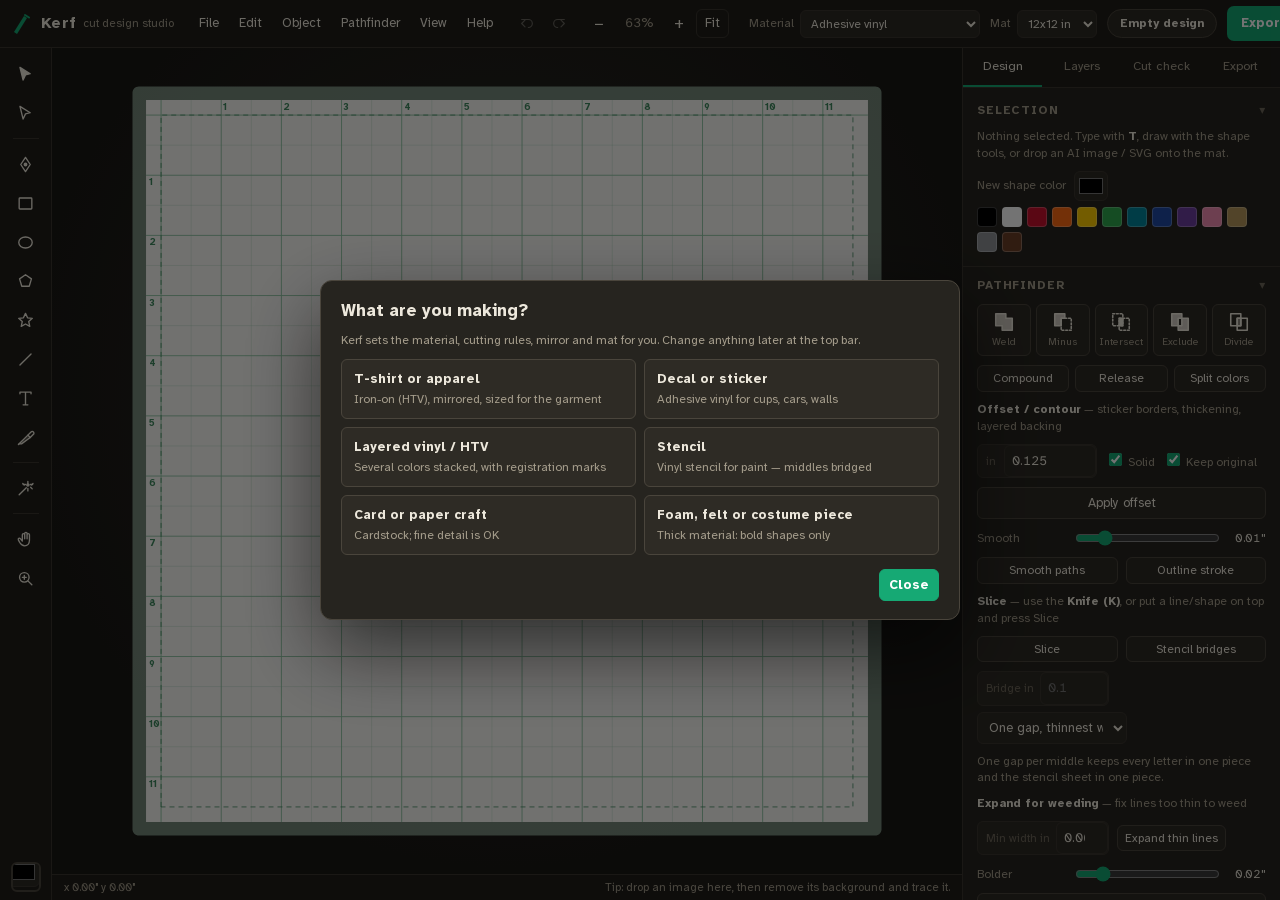
==== kerf/index.html @ fc581c0e "Add files via upload" ====
<!doctype html>
<html lang="en">
<head>
<meta charset="utf-8">
<meta name="viewport" content="width=device-width, initial-scale=1">
<title>Kerf — Cut Design Studio</title>
<link rel="stylesheet" href="fonts/uifont.css">
<link rel="stylesheet" href="css/app.css">
</head>
<body>
<div id="app">
  <header class="topbar">
    <div class="brand"><span class="logo" aria-hidden="true"><svg viewBox="0 0 24 24"><path d="M4 20 L14 4 L17 6 L7 22 Z" fill="currentColor"/><path d="M15 3 l4 2.5" stroke="currentColor" stroke-width="2" stroke-linecap="round"/></svg></span><b>Kerf</b><span class="sub">cut design studio</span></div>
    <nav class="menus" id="menus"></nav>
    <div class="tb-group">
      <button class="icon-btn" data-action="undo" title="Undo (Ctrl+Z)" id="btn-undo"></button>
      <button class="icon-btn" data-action="redo" title="Redo (Ctrl+Shift+Z)" id="btn-redo"></button>
    </div>
    <div class="tb-group zoom">
      <button class="icon-btn" data-action="zoomOut" title="Zoom out (Ctrl -)">−</button>
      <span id="zoom-label">100%</span>
      <button class="icon-btn" data-action="zoomIn" title="Zoom in (Ctrl +)">+</button>
      <button class="text-btn" data-action="zoomFit" title="Fit mat (Ctrl 0)">Fit</button>
    </div>
    <div class="spacer"></div>
    <label class="tb-select" title="Material sets the cut rules">
      <span>Material</span><select id="sel-material"></select>
    </label>
    <label class="tb-select" title="Mat size">
      <span>Mat</span><select id="sel-mat"></select>
    </label>
    <button class="status-pill" id="status-pill" data-action="showCheck" title="Cut check status">Checking…</button>
    <button class="primary" data-action="showExport">Export for Design Space</button>
  </header>

  <aside class="toolbar" id="toolbar"></aside>

  <main class="stage" id="stage">
    <canvas id="canvas"></canvas>
    <div class="tool-options" id="tool-options"></div>
    <div class="drop-hint" id="drop-hint">Drop images, SVGs, fonts or .kerf projects</div>
    <footer class="statusbar"><span id="st-cursor">x 0.00" y 0.00"</span><span id="st-sel"></span><span class="grow"></span><span id="st-tip">Tip: drop an image here, then remove its background and trace it.</span></footer>
  </main>

  <aside class="sidebar">
    <div class="tabs" role="tablist" id="tabs">
      <button role="tab" data-tab="design" class="active">Design</button>
      <button role="tab" data-tab="layers">Layers</button>
      <button role="tab" data-tab="check">Cut check <span class="badge" id="tab-badge"></span></button>
      <button role="tab" data-tab="export">Export</button>
    </div>
    <div class="panel" data-panel="design" id="panel-design"></div>
    <div class="panel" data-panel="layers" id="panel-layers" hidden></div>
    <div class="panel" data-panel="check" id="panel-check" hidden></div>
    <div class="panel" data-panel="export" id="panel-export" hidden></div>
  </aside>
</div>

<div id="toasts" aria-live="polite"></div>
<div id="modal" class="modal" hidden><div class="modal-card" id="modal-card"></div></div>
<input type="file" id="file-import" accept="image/*,.svg,.ttf,.otf,.woff,.kerf" multiple hidden>
<input type="file" id="file-open" accept=".kerf,.json" hidden>
<input type="file" id="file-font" accept=".ttf,.otf,.woff" multiple hidden>

<script src="vendor/paper-full.min.js"></script>
<script src="vendor/opentype.min.js"></script>
<script src="vendor/paperjs-offset.min.js"></script>
<script src="fonts/fonts.js"></script>
<script src="js/core/util.js"></script>
<script src="js/core/materials.js"></script>
<script src="js/core/mask.js"></script>
<script src="js/core/imageops.js"></script>
<script src="js/core/trace.js"></script>
<script src="js/core/geom.js"></script>
<script src="js/core/text.js"></script>
<script src="js/core/cutcheck.js"></script>
<script src="js/core/exporter.js"></script>
<script src="js/core/distress.js"></script>
<script src="js/core/weed.js"></script>
<script src="js/core/nest.js"></script>
<script src="js/app/history.js"></script>
<script src="js/app/app.js"></script>
<script src="js/app/tools.js"></script>
<script src="js/app/store.js"></script>
<script src="js/app/vinyl.js"></script>
<script src="js/app/ui.js"></script>
<script src="js/app/main.js"></script>
<script src="js/app/selftest.js"></script>
</body>
</html>
---- kerf/fonts/uifont.css ----
@font-face{font-family:"AtkUI";font-weight:400;src:url([data-uri]) format("woff");}
@font-face{font-family:"AtkUI";font-weight:700;src:url([data-uri]) format("woff");}
---- kerf/css/app.css ----
:root {
  --bg: #171613; --chrome: #201e1a; --panel: #26241f; --panel-2: #2e2b25; --line: #3a362f; --line-2: #4a453c;
  --text: #ede8dc; --muted: #a59d8c; --faint: #6f685b;
  --accent: #16a974; --accent-ink: #062b1d; --accent-2: #8ff0c4;
  --warn: #ff9a3d; --err: #ff5a4b; --info: #5fb2ff;
  --radius: 7px; --font: "AtkUI", "Segoe UI", system-ui, sans-serif;
}
* { box-sizing: border-box; }
html, body { height: 100%; margin: 0; background: var(--bg); color: var(--text); font: 13px/1.4 var(--font); overflow: hidden; }
button, input, select, textarea { font: inherit; color: inherit; }
button { cursor: pointer; }
[hidden] { display: none !important; }

#app { display: grid; height: 100vh; grid-template-columns: 52px 1fr 318px; grid-template-rows: 48px 1fr; grid-template-areas: "top top top" "tools stage side"; }

/* ---------- top bar ---------- */
.topbar { grid-area: top; display: flex; align-items: center; gap: 10px; padding: 0 10px; background: var(--chrome); border-bottom: 1px solid var(--line); min-width: 0; }
.brand { display: flex; align-items: center; gap: 7px; padding-right: 6px; white-space: nowrap; }
.brand b { font-size: 16px; letter-spacing: .02em; }
.brand .sub { color: var(--muted); font-size: 11.5px; }
.logo { width: 24px; height: 24px; color: var(--accent); display: inline-flex; }
.logo svg { width: 24px; height: 24px; }
.menus { display: flex; gap: 2px; position: relative; }
.menu > button { background: none; border: 0; padding: 6px 9px; border-radius: 5px; color: var(--text); }
.menu > button:hover, .menu.open > button { background: var(--panel-2); }
.menu { position: relative; }
.menu .dropdown { position: absolute; top: 100%; left: 0; min-width: 236px; background: var(--panel); border: 1px solid var(--line-2); border-radius: 8px; padding: 5px; box-shadow: 0 12px 36px rgba(0,0,0,.45); z-index: 50; display: none; }
.menu.open .dropdown { display: block; }
.dropdown button { display: flex; width: 100%; justify-content: space-between; gap: 20px; background: none; border: 0; padding: 6px 9px; border-radius: 5px; text-align: left; }
.dropdown button:hover { background: var(--accent); color: var(--accent-ink); }
.dropdown button kbd { color: var(--muted); font: 11px var(--font); }
.dropdown button:hover kbd { color: var(--accent-ink); }
.dropdown hr { border: 0; border-top: 1px solid var(--line); margin: 4px 2px; }
.tb-group { display: flex; align-items: center; gap: 2px; }
.icon-btn { width: 30px; height: 30px; border-radius: 6px; background: none; border: 1px solid transparent; display: inline-flex; align-items: center; justify-content: center; font-size: 16px; }
.icon-btn:hover:not(:disabled) { background: var(--panel-2); border-color: var(--line); }
.icon-btn:disabled { opacity: .35; cursor: default; }
.icon-btn svg { width: 17px; height: 17px; }
.text-btn { background: none; border: 1px solid var(--line); border-radius: 6px; padding: 4px 8px; }
.text-btn:hover { background: var(--panel-2); }
#zoom-label { min-width: 46px; text-align: center; color: var(--muted); font-variant-numeric: tabular-nums; }
.spacer { flex: 1; }
.tb-select { display: flex; align-items: center; gap: 6px; color: var(--muted); font-size: 12px; }
.tb-select select { background: var(--panel-2); border: 1px solid var(--line); border-radius: 6px; padding: 5px 6px; color: var(--text); max-width: 180px; }
.status-pill { border: 1px solid var(--line-2); background: var(--panel-2); border-radius: 999px; padding: 5px 12px; white-space: nowrap; font-weight: 700; font-size: 12px; }
.status-pill.ok { border-color: #1e7a57; color: var(--accent-2); }
.status-pill.warn { border-color: #8a5a22; color: var(--warn); }
.status-pill.err { border-color: #8f2e25; color: var(--err); }
.primary { background: var(--accent); color: #fff; border: 0; border-radius: 7px; padding: 8px 14px; font-weight: 700; white-space: nowrap; }
.primary:hover { filter: brightness(1.08); }

/* ---------- tool bar ---------- */
.toolbar { grid-area: tools; background: var(--chrome); border-right: 1px solid var(--line); display: flex; flex-direction: column; align-items: center; padding: 8px 0; gap: 3px; }
.tool { width: 38px; height: 36px; border-radius: 7px; border: 1px solid transparent; background: none; display: flex; align-items: center; justify-content: center; color: var(--text); position: relative; }
.tool svg { width: 19px; height: 19px; }
.tool:hover { background: var(--panel-2); }
.tool.active { background: var(--accent); color: #fff; }
.tool-sep { width: 26px; border-top: 1px solid var(--line); margin: 4px 0; }
.swatch-tool { margin-top: auto; width: 30px; height: 30px; border-radius: 6px; border: 2px solid var(--line-2); padding: 0; overflow: hidden; }
.swatch-tool input { width: 44px; height: 44px; margin: -7px; border: 0; padding: 0; cursor: pointer; }

/* ---------- stage ---------- */
.stage { grid-area: stage; position: relative; overflow: hidden; background: radial-gradient(circle at 50% 40%, #2c2a25 0, #1a1916 70%); }
#canvas { position: absolute; inset: 0 0 26px 0; width: 100%; height: calc(100% - 26px); display: block; touch-action: none; }
.statusbar { position: absolute; left: 0; right: 0; bottom: 0; height: 26px; display: flex; gap: 18px; align-items: center; padding: 0 12px; background: var(--chrome); border-top: 1px solid var(--line); color: var(--muted); font-size: 11.5px; font-variant-numeric: tabular-nums; }
.statusbar .grow { flex: 1; }
.tool-options { position: absolute; top: 10px; left: 50%; transform: translateX(-50%); background: rgba(38,36,31,.94); border: 1px solid var(--line-2); border-radius: 9px; padding: 6px 10px; display: flex; gap: 12px; align-items: center; box-shadow: 0 8px 24px rgba(0,0,0,.35); font-size: 12px; }
.tool-options:empty { display: none; }
.tool-options label { display: flex; gap: 6px; align-items: center; color: var(--muted); }
.tool-options input[type=number] { width: 58px; }
.drop-hint { position: absolute; inset: 14px; border: 2px dashed var(--accent); border-radius: 14px; display: none; align-items: center; justify-content: center; font-size: 18px; color: var(--accent-2); background: rgba(22,169,116,.08); pointer-events: none; }
.stage.dragover .drop-hint { display: flex; }

/* ---------- sidebar ---------- */
.sidebar { grid-area: side; background: var(--panel); border-left: 1px solid var(--line); display: flex; flex-direction: column; min-height: 0; }
.tabs { display: grid; grid-template-columns: repeat(4, 1fr); border-bottom: 1px solid var(--line); background: var(--chrome); }
.tabs button { background: none; border: 0; padding: 10px 2px 9px; color: var(--muted); border-bottom: 2px solid transparent; font-size: 12.5px; white-space: nowrap; }
.tabs button.active { color: var(--text); border-bottom-color: var(--accent); }
.badge { display: inline-block; min-width: 16px; padding: 0 4px; border-radius: 8px; font-size: 10.5px; line-height: 16px; background: var(--line-2); color: var(--text); }
.badge.err { background: var(--err); color: #200; } .badge.warn { background: var(--warn); color: #2a1500; } .badge.ok { background: var(--accent); color: #fff; }
.badge:empty { display: none; }
.panel { overflow-y: auto; overflow-x: hidden; flex: 1; padding: 4px 0 30px; }
.sec { border-bottom: 1px solid var(--line); }
.sec > summary { list-style: none; cursor: pointer; padding: 10px 14px; font-weight: 700; font-size: 12px; text-transform: uppercase; letter-spacing: .07em; color: var(--muted); display: flex; justify-content: space-between; }
.sec > summary::-webkit-details-marker { display: none; }
.sec > summary::after { content: "▾"; color: var(--faint); }
.sec:not([open]) > summary::after { content: "▸"; }
.sec .body { padding: 0 14px 14px; display: grid; gap: 9px; }
.row { display: flex; gap: 6px 8px; align-items: center; flex-wrap: wrap; }
.row > * { min-width: 0; }
.grid2 { display: grid; grid-template-columns: minmax(0,1fr) minmax(0,1fr); gap: 8px; }
.grid3 { display: grid; grid-template-columns: repeat(3, minmax(0,1fr)); gap: 6px; }
.grid5 { display: grid; grid-template-columns: repeat(5, minmax(0,1fr)); gap: 5px; }
.field { display: flex; align-items: center; gap: 6px; background: var(--panel-2); border: 1px solid var(--line); border-radius: 6px; padding: 0 0 0 8px; }
.field > span { color: var(--faint); font-size: 11.5px; min-width: 12px; }
.field input, .field select { background: none; flex: 1; border: 0; outline: 0; padding: 6px 6px 6px 0; width: 100%; min-width: 0; font-variant-numeric: tabular-nums; }
.field:focus-within { border-color: var(--accent); }
label.lbl { color: var(--muted); font-size: 12px; display: grid; gap: 4px; }
input[type=number], input[type=text], select, textarea { background: var(--panel-2); border: 1px solid var(--line); border-radius: 6px; padding: 6px 7px; color: var(--text); outline: 0; }
select option, select optgroup { background: var(--panel); }
textarea { resize: vertical; min-height: 54px; width: 100%; }
input:focus, select:focus, textarea:focus { border-color: var(--accent); }
input[type=range] { width: 100%; accent-color: var(--accent); }
input[type=checkbox] { accent-color: var(--accent); }
input[type=color] { width: 34px; height: 30px; border: 1px solid var(--line); border-radius: 6px; background: var(--panel-2); padding: 2px; cursor: pointer; }
.btn { background: var(--panel-2); border: 1px solid var(--line-2); border-radius: 6px; padding: 6px 9px; display: inline-flex; align-items: center; justify-content: center; gap: 6px; white-space: nowrap; }
.btn:hover:not(:disabled) { border-color: var(--accent); }
.btn:disabled { opacity: .4; cursor: default; }
.btn.go { background: var(--accent); border-color: var(--accent); color: #fff; font-weight: 700; }
.btn.small { padding: 4px 7px; font-size: 12px; }
.btn svg { width: 18px; height: 18px; }
.btn.icon { padding: 5px; }
.btn-col { display: grid; gap: 2px; justify-items: center; font-size: 10.5px; color: var(--muted); padding: 6px 2px; }
.btn-col svg { width: 22px; height: 22px; color: var(--text); }
.help { color: var(--muted); font-size: 12px; margin: 0; }
.help b { color: var(--text); }
.kv { display: grid; grid-template-columns: auto 1fr; gap: 3px 10px; font-size: 12px; color: var(--muted); }
.kv b { color: var(--text); font-weight: 400; text-align: right; font-variant-numeric: tabular-nums; }
.swatches { display: flex; flex-wrap: wrap; gap: 5px; }
.swatches button { width: 20px; height: 20px; border-radius: 4px; border: 1px solid rgba(255,255,255,.25); padding: 0; }
.slider-row { display: grid; grid-template-columns: 88px 1fr 40px; align-items: center; gap: 8px; font-size: 12px; color: var(--muted); }
.slider-row output { text-align: right; color: var(--text); font-variant-numeric: tabular-nums; }
.empty-note { padding: 18px 16px; color: var(--muted); }
.segmented { display: flex; border: 1px solid var(--line); border-radius: 6px; overflow: hidden; }
.segmented button { flex: 1; background: var(--panel-2); border: 0; border-right: 1px solid var(--line); padding: 5px 0; }
.segmented button:last-child { border-right: 0; }
.segmented button.on { background: var(--accent); color: #fff; }

/* layers */
.layer { display: grid; grid-template-columns: 22px 16px 1fr auto; align-items: center; gap: 8px; padding: 6px 10px 6px 12px; border-bottom: 1px solid #2d2a24; cursor: pointer; }
.layer:hover { background: var(--panel-2); }
.layer.sel { background: #183f30; }
.layer .chip { width: 14px; height: 14px; border-radius: 3px; border: 1px solid rgba(255,255,255,.3); background-image: linear-gradient(45deg,#777 25%,transparent 25%,transparent 75%,#777 75%), linear-gradient(45deg,#777 25%,transparent 25%,transparent 75%,#777 75%); background-size: 6px 6px; background-position: 0 0, 3px 3px; }
.layer .name { overflow: hidden; text-overflow: ellipsis; white-space: nowrap; }
.layer .name small { color: var(--faint); margin-left: 4px; }
.layer button { background: none; border: 0; color: var(--muted); padding: 2px 4px; border-radius: 4px; }
.layer button:hover { background: var(--line); color: var(--text); }
.layer .ops { display: flex; gap: 0; opacity: .0; }
.layer:hover .ops, .layer.sel .ops { opacity: 1; }
.layer.hidden-item .name { color: var(--faint); text-decoration: line-through; }

/* issues */
.issue { margin: 8px 12px; border: 1px solid var(--line); border-left: 3px solid var(--info); border-radius: 7px; padding: 9px 10px; background: var(--panel-2); display: grid; gap: 5px; }
.issue.error { border-left-color: var(--err); } .issue.warning { border-left-color: var(--warn); }
.issue .t { font-weight: 700; display: flex; gap: 7px; align-items: baseline; }
.issue .t .sev { font-size: 10px; text-transform: uppercase; letter-spacing: .08em; padding: 1px 5px; border-radius: 3px; background: var(--line-2); }
.issue.error .sev { background: var(--err); color: #200; } .issue.warning .sev { background: var(--warn); color: #2a1500; }
.issue .d { color: var(--muted); font-size: 12px; }
.issue .acts { display: flex; gap: 6px; }
.ready-card { margin: 12px; padding: 14px; border-radius: 9px; background: #163a2c; border: 1px solid #1e7a57; color: var(--accent-2); }
.ready-card b { display: block; font-size: 15px; color: #c9ffe6; margin-bottom: 3px; }

/* export */
.cut-layer, .mu-row { display: grid; grid-template-columns: 18px 1fr auto; gap: 8px; align-items: center; padding: 6px 0; border-bottom: 1px dashed var(--line); font-size: 12px; }
.cut-layer .chip, .mu-row .chip { width: 16px; height: 16px; border-radius: 4px; border: 1px solid rgba(255,255,255,.3); }
ol.steps { margin: 0; padding-left: 18px; color: var(--muted); font-size: 12px; display: grid; gap: 4px; }
ol.steps b { color: var(--text); }

/* toasts + modal */
#toasts { position: fixed; bottom: 38px; left: 50%; transform: translateX(-50%); display: grid; gap: 6px; z-index: 100; pointer-events: none; }
.toast { background: #0f0e0c; border: 1px solid var(--line-2); padding: 8px 14px; border-radius: 8px; box-shadow: 0 8px 26px rgba(0,0,0,.5); animation: tin .18s ease-out; max-width: 520px; }
.toast.warn { border-color: var(--warn); } .toast.error { border-color: var(--err); } .toast.ok { border-color: var(--accent); }
@keyframes tin { from { transform: translateY(8px); opacity: 0; } }
.modal { position: fixed; inset: 0; background: rgba(0,0,0,.55); display: flex; align-items: center; justify-content: center; z-index: 90; }
.modal-card { background: var(--panel); border: 1px solid var(--line-2); border-radius: 12px; padding: 18px 20px; width: min(640px, 92vw); max-height: 84vh; overflow: auto; box-shadow: 0 30px 80px rgba(0,0,0,.6); }
.modal-card h2 { margin: 0 0 10px; font-size: 17px; }
.modal-card table { width: 100%; border-collapse: collapse; font-size: 12.5px; }
.modal-card td { padding: 4px 6px; border-bottom: 1px solid var(--line); }
.modal-card td:last-child { text-align: right; color: var(--muted); }
.modal-card .acts { display: flex; justify-content: flex-end; gap: 8px; margin-top: 14px; }

@media (max-width: 1100px) { #app { grid-template-columns: 48px 1fr 284px; } .brand .sub, .tb-select span { display: none; } }
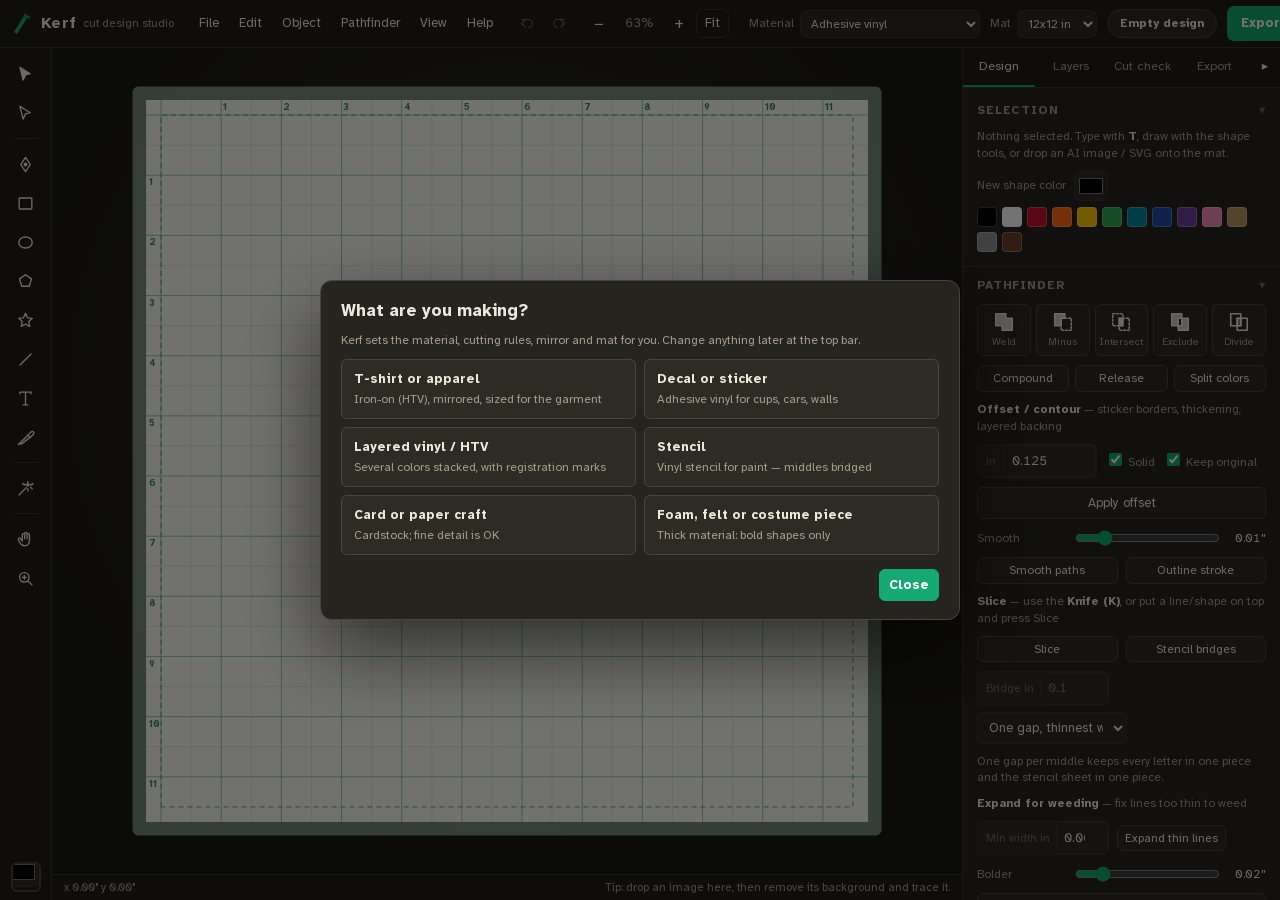
==== commit 72fa509b: "Kerf: phone layout for every touch device, landscape layout, cache-busting - Touch screens up to 110" ====
--- a/kerf/index.html
+++ b/kerf/index.html
@@ -2,15 +2,19 @@
 <html lang="en">
 <head>
 <meta charset="utf-8">
-<meta name="viewport" content="width=device-width, initial-scale=1">
+<meta name="viewport" content="width=device-width, initial-scale=1, maximum-scale=1, viewport-fit=cover">
+<meta name="theme-color" content="#201e1a">
+<meta name="mobile-web-app-capable" content="yes">
+<meta name="apple-mobile-web-app-capable" content="yes">
 <title>Kerf — Cut Design Studio</title>
-<link rel="stylesheet" href="fonts/uifont.css">
-<link rel="stylesheet" href="css/app.css">
+<link rel="stylesheet" href="fonts/uifont.css?v=2026.11.05-2">
+<link rel="stylesheet" href="css/app.css?v=2026.11.05-2">
 </head>
 <body>
 <div id="app">
   <header class="topbar">
     <div class="brand"><span class="logo" aria-hidden="true"><svg viewBox="0 0 24 24"><path d="M4 20 L14 4 L17 6 L7 22 Z" fill="currentColor"/><path d="M15 3 l4 2.5" stroke="currentColor" stroke-width="2" stroke-linecap="round"/></svg></span><b>Kerf</b><span class="sub">cut design studio</span></div>
+    <button class="icon-btn menu-btn" id="menu-btn" data-action="toggleMenus" title="Menu" aria-label="Menu">☰</button>
     <nav class="menus" id="menus"></nav>
     <div class="tb-group">
       <button class="icon-btn" data-action="undo" title="Undo (Ctrl+Z)" id="btn-undo"></button>
@@ -23,6 +27,7 @@
       <button class="text-btn" data-action="zoomFit" title="Fit mat (Ctrl 0)">Fit</button>
     </div>
     <div class="spacer"></div>
+    <div class="tb-break"></div>
     <label class="tb-select" title="Material sets the cut rules">
       <span>Material</span><select id="sel-material"></select>
     </label>
@@ -30,7 +35,7 @@
       <span>Mat</span><select id="sel-mat"></select>
     </label>
     <button class="status-pill" id="status-pill" data-action="showCheck" title="Cut check status">Checking…</button>
-    <button class="primary" data-action="showExport">Export for Design Space</button>
+    <button class="primary" data-action="showExport"><span class="long">Export for Design Space</span><span class="short">Export</span></button>
   </header>
 
   <aside class="toolbar" id="toolbar"></aside>
@@ -39,6 +44,9 @@
     <canvas id="canvas"></canvas>
     <div class="tool-options" id="tool-options"></div>
     <div class="drop-hint" id="drop-hint">Drop images, SVGs, fonts or .kerf projects</div>
+    <div class="sel-bar" id="sel-bar" hidden>
+      <button data-action="duplicate">Duplicate</button><button data-action="delete">Delete</button><button data-action="openSheet">Edit</button><button data-action="deselect" aria-label="Deselect">✕</button>
+    </div>
     <footer class="statusbar"><span id="st-cursor">x 0.00" y 0.00"</span><span id="st-sel"></span><span class="grow"></span><span id="st-tip">Tip: drop an image here, then remove its background and trace it.</span></footer>
   </main>
 
@@ -48,6 +56,7 @@
       <button role="tab" data-tab="layers">Layers</button>
       <button role="tab" data-tab="check">Cut check <span class="badge" id="tab-badge"></span></button>
       <button role="tab" data-tab="export">Export</button>
+      <button class="sheet-toggle" data-action="toggleSheet" aria-label="Show or hide panel">▴</button>
     </div>
     <div class="panel" data-panel="design" id="panel-design"></div>
     <div class="panel" data-panel="layers" id="panel-layers" hidden></div>
@@ -62,29 +71,29 @@
 <input type="file" id="file-open" accept=".kerf,.json" hidden>
 <input type="file" id="file-font" accept=".ttf,.otf,.woff" multiple hidden>
 
-<script src="vendor/paper-full.min.js"></script>
-<script src="vendor/opentype.min.js"></script>
-<script src="vendor/paperjs-offset.min.js"></script>
-<script src="fonts/fonts.js"></script>
-<script src="js/core/util.js"></script>
-<script src="js/core/materials.js"></script>
-<script src="js/core/mask.js"></script>
-<script src="js/core/imageops.js"></script>
-<script src="js/core/trace.js"></script>
-<script src="js/core/geom.js"></script>
-<script src="js/core/text.js"></script>
-<script src="js/core/cutcheck.js"></script>
-<script src="js/core/exporter.js"></script>
-<script src="js/core/distress.js"></script>
-<script src="js/core/weed.js"></script>
-<script src="js/core/nest.js"></script>
-<script src="js/app/history.js"></script>
-<script src="js/app/app.js"></script>
-<script src="js/app/tools.js"></script>
-<script src="js/app/store.js"></script>
-<script src="js/app/vinyl.js"></script>
-<script src="js/app/ui.js"></script>
-<script src="js/app/main.js"></script>
-<script src="js/app/selftest.js"></script>
+<script src="vendor/paper-full.min.js?v=2026.11.05-2"></script>
+<script src="vendor/opentype.min.js?v=2026.11.05-2"></script>
+<script src="vendor/paperjs-offset.min.js?v=2026.11.05-2"></script>
+<script src="fonts/fonts.js?v=2026.11.05-2"></script>
+<script src="js/core/util.js?v=2026.11.05-2"></script>
+<script src="js/core/materials.js?v=2026.11.05-2"></script>
+<script src="js/core/mask.js?v=2026.11.05-2"></script>
+<script src="js/core/imageops.js?v=2026.11.05-2"></script>
+<script src="js/core/trace.js?v=2026.11.05-2"></script>
+<script src="js/core/geom.js?v=2026.11.05-2"></script>
+<script src="js/core/text.js?v=2026.11.05-2"></script>
+<script src="js/core/cutcheck.js?v=2026.11.05-2"></script>
+<script src="js/core/exporter.js?v=2026.11.05-2"></script>
+<script src="js/core/distress.js?v=2026.11.05-2"></script>
+<script src="js/core/weed.js?v=2026.11.05-2"></script>
+<script src="js/core/nest.js?v=2026.11.05-2"></script>
+<script src="js/app/history.js?v=2026.11.05-2"></script>
+<script src="js/app/app.js?v=2026.11.05-2"></script>
+<script src="js/app/tools.js?v=2026.11.05-2"></script>
+<script src="js/app/store.js?v=2026.11.05-2"></script>
+<script src="js/app/vinyl.js?v=2026.11.05-2"></script>
+<script src="js/app/ui.js?v=2026.11.05-2"></script>
+<script src="js/app/main.js?v=2026.11.05-2"></script>
+<script src="js/app/selftest.js?v=2026.11.05-2"></script>
 </body>
 </html>
--- a/kerf/css/app.css
+++ b/kerf/css/app.css
@@ -170,3 +170,133 @@
 .modal-card .acts { display: flex; justify-content: flex-end; gap: 8px; margin-top: 14px; }
 
 @media (max-width: 1100px) { #app { grid-template-columns: 48px 1fr 284px; } .brand .sub, .tb-select span { display: none; } }
+
+/* ---------- phones & small tablets ---------- */
+.menu-btn, .tb-break, .primary .short, .sheet-toggle, .sel-bar { display: none; }
+button, select, input, label { touch-action: manipulation; }
+@media (hover: none) { .layer .ops { opacity: 1; } }
+
+/* desktop & large tablets: the side panel collapses to a thin rail (▸ / ◂) */
+.sheet-toggle { display: block; color: var(--text) !important; font-size: 14px; }
+.tabs { grid-template-columns: repeat(4, 1fr) 30px; }
+#app:not(.sheet-open) { grid-template-columns: 52px 1fr 40px; }
+#app:not(.sheet-open) .sidebar .panel { display: none; }
+#app:not(.sheet-open) .tabs { grid-template-columns: 1fr; grid-auto-rows: auto; align-content: start; border-bottom: 0; height: 100%; }
+#app:not(.sheet-open) .tabs button { writing-mode: vertical-rl; padding: 12px 0; border-bottom: 0; border-left: 2px solid transparent; }
+#app:not(.sheet-open) .tabs .sheet-toggle { writing-mode: horizontal-tb; order: -1; padding: 10px 0; }
+.menu-ver { display: none; }
+
+@media (max-width: 760px), (pointer: coarse) and (max-width: 1100px), (pointer: coarse) and (max-height: 520px) {
+  html, body { font-size: 14px; }
+  html, body { touch-action: pan-x pan-y; overscroll-behavior: none; }
+  #app, #app:not(.sheet-open) { height: 100vh; height: 100dvh; grid-template-columns: 1fr; grid-template-rows: auto minmax(0, 1fr) auto auto;
+    grid-template-areas: "top" "stage" "side" "tools"; }
+
+  /* top bar: two rows (menu, undo, status, export) / (material, mat, zoom) */
+  .topbar { flex-wrap: wrap; gap: 6px; padding: 6px 8px; padding-top: max(6px, env(safe-area-inset-top)); }
+  .brand b, .brand .sub { display: none; }
+  .brand { padding-right: 0; }
+  .menu-btn { display: inline-flex; font-size: 19px; }
+  .icon-btn { width: 40px; height: 40px; }
+  .icon-btn svg { width: 20px; height: 20px; }
+  .tb-break { display: block; flex-basis: 100%; height: 0; order: 5; }
+  .tb-select, .tb-group.zoom { order: 6; }
+  .tb-select { flex: 1 1 0; min-width: 0; }
+  .tb-select span { display: none; }
+  .tb-select select { max-width: none; width: 100%; padding: 8px 6px; font-size: 16px; }
+  .tb-group.zoom #zoom-label { min-width: 40px; font-size: 12px; }
+  .text-btn { padding: 8px 10px; }
+  .status-pill { padding: 8px 10px; max-width: 34vw; overflow: hidden; text-overflow: ellipsis; }
+  .primary { padding: 10px 12px; }
+  .primary .long { display: none; } .primary .short { display: inline; }
+
+  /* menus become a sheet under the ☰ button */
+  .menus { display: none; position: fixed; z-index: 60; left: 8px; right: 8px; top: 54px; max-height: 76vh; overflow-y: auto; flex-direction: column;
+    background: var(--panel); border: 1px solid var(--line-2); border-radius: 12px; padding: 6px; box-shadow: 0 20px 60px rgba(0,0,0,.6); }
+  #app.menus-open .menus { display: flex; }
+  .menu > button { width: 100%; text-align: left; padding: 12px; font-weight: 700; }
+  .menu .dropdown { position: static; box-shadow: none; border: 0; background: var(--panel-2); min-width: 0; }
+  .dropdown button { padding: 12px; }
+  .dropdown button kbd { display: none; }
+
+  /* tools: one scrollable row along the bottom */
+  .toolbar { flex-direction: row; overflow-x: auto; overflow-y: hidden; padding: 6px 8px; padding-bottom: max(6px, env(safe-area-inset-bottom));
+    border-right: 0; border-top: 1px solid var(--line); gap: 4px; justify-content: flex-start; scrollbar-width: none; }
+  .toolbar::-webkit-scrollbar { display: none; }
+  .tool { width: 44px; height: 44px; flex: 0 0 auto; }
+  .tool svg { width: 22px; height: 22px; }
+  .tool-sep { width: 0; height: 26px; border-top: 0; border-left: 1px solid var(--line); margin: 0 3px; flex: 0 0 auto; }
+  .swatch-tool { margin: 0 0 0 4px; width: 40px; height: 40px; flex: 0 0 auto; }
+  .swatch-tool input { width: 56px; height: 56px; margin: -8px; }
+
+  /* canvas fills the stage; no status bar */
+  .statusbar { display: none; }
+  #canvas { inset: 0; height: 100%; }
+  .tool-options { top: 6px; left: 6px; right: 6px; transform: none; flex-wrap: wrap; gap: 8px 12px; font-size: 13px; }
+  .tool-options input[type=number] { width: 64px; font-size: 16px; }
+  .tool-options .btn { padding: 8px 12px; }
+  .tool-options .hint { display: none; }
+  .sel-bar { position: absolute; left: 50%; bottom: 10px; transform: translateX(-50%); display: flex; gap: 2px; background: rgba(38,36,31,.96);
+    border: 1px solid var(--line-2); border-radius: 12px; padding: 4px; box-shadow: 0 8px 26px rgba(0,0,0,.5); }
+  .sel-bar[hidden] { display: none !important; }
+  .sel-bar button { background: none; border: 0; border-radius: 8px; padding: 10px 13px; font-weight: 700; }
+  .sel-bar button:active { background: var(--accent); color: #fff; }
+
+  /* panels: a bottom sheet. Tabs always show; tap one to open, tap again (or ▾) to close */
+  .sidebar { border-left: 0; border-top: 1px solid var(--line); box-shadow: 0 -10px 30px rgba(0,0,0,.35); }
+  .tabs, #app:not(.sheet-open) .tabs { grid-template-columns: repeat(4, 1fr) 46px; grid-auto-rows: auto; height: auto; border-bottom: 1px solid var(--line); }
+  #app:not(.sheet-open) .tabs button { writing-mode: horizontal-tb; padding: 12px 2px 11px; border-left: 0; border-bottom: 2px solid transparent; }
+  #app:not(.sheet-open) .tabs button.active { border-bottom-color: var(--accent); }
+  #app:not(.sheet-open) .tabs .sheet-toggle { order: 0; }
+  .menu-ver { display: block; color: var(--faint); font-size: 12px; padding: 10px 12px 4px; }
+  .tabs button { padding: 12px 2px 11px; font-size: 13px; }
+  .sheet-toggle { display: block; font-size: 16px; color: var(--text) !important; }
+  .sidebar .panel { display: none; }
+  #app.sheet-open .sidebar .panel:not([hidden]) { display: block; height: 40vh; height: 40dvh; flex: none; padding-bottom: 20px; overscroll-behavior: contain; }
+  #app.sheet-open.sheet-tall .sidebar .panel:not([hidden]) { height: 70vh; height: 70dvh; }
+
+  /* bigger touch targets and no iOS zoom-on-focus (inputs need 16px) */
+  input[type=number], input[type=text], select, textarea, .field input, .field select { font-size: 16px; }
+  .btn { padding: 9px 11px; }
+  .btn.small { padding: 7px 9px; font-size: 13px; }
+  .btn.icon { padding: 8px; }
+  .sec > summary { padding: 14px; font-size: 12.5px; }
+  .swatches button { width: 30px; height: 30px; }
+  input[type=color] { width: 42px; height: 38px; }
+  input[type=checkbox] { width: 20px; height: 20px; }
+  input[type=range] { height: 30px; }
+  .slider-row { grid-template-columns: 84px 1fr 44px; }
+  .layer { padding: 10px 10px 10px 12px; }
+  .layer button { padding: 6px 8px; }
+  .segmented button { padding: 9px 0; }
+  .issue .acts .btn { padding: 8px 12px; }
+
+  #toasts { bottom: auto; top: 100px; width: calc(100vw - 24px); }
+  .toast { max-width: none; text-align: center; }
+  .modal { align-items: flex-end; }
+  .modal-card { width: 100vw; max-height: 92vh; max-height: 92dvh; border-radius: 16px 16px 0 0; padding: 16px 14px; padding-bottom: max(16px, env(safe-area-inset-bottom)); }
+  .modal-card .acts { flex-wrap: wrap; }
+  .modal-card .acts .btn { flex: 1 1 auto; padding: 11px 12px; }
+}
+
+/* phones held sideways: tools on the left, one-row top bar, panels slide in from the right over the canvas */
+@media (orientation: landscape) and (pointer: coarse) and (max-width: 1100px), (orientation: landscape) and (max-height: 520px) and (pointer: coarse), (orientation: landscape) and (max-height: 520px) and (max-width: 760px) {
+  #app, #app:not(.sheet-open) { grid-template-columns: auto minmax(0, 1fr); grid-template-rows: auto minmax(0, 1fr) auto; grid-template-areas: "top top" "tools stage" "tools side"; }
+  .topbar { flex-wrap: nowrap; gap: 4px; padding: 4px 8px; padding-left: max(8px, env(safe-area-inset-left)); padding-right: max(8px, env(safe-area-inset-right)); }
+  .tb-break, .tb-group.zoom #zoom-label { display: none; }
+  .tb-select, .tb-group.zoom { order: 0; }
+  .icon-btn { width: 36px; height: 36px; }
+  .tb-select select { padding: 6px; }
+  .status-pill { max-width: 20vw; padding: 7px 9px; }
+  .primary { padding: 8px 10px; }
+  .toolbar { flex-direction: column; overflow-x: hidden; overflow-y: auto; border-top: 0; border-right: 1px solid var(--line); padding: 4px; padding-left: max(4px, env(safe-area-inset-left)); }
+  .tool { width: 42px; height: 40px; }
+  .tool-sep { width: 26px; height: 0; border-left: 0; border-top: 1px solid var(--line); margin: 3px 0; }
+  .swatch-tool { margin: 4px 0 0; }
+  .tabs button { padding: 9px 2px 8px; }
+  #app.sheet-open .sidebar .panel:not([hidden]), #app.sheet-open.sheet-tall .sidebar .panel:not([hidden]) { position: fixed; z-index: 40; right: 0; top: 45px; bottom: 41px; height: auto; width: min(400px, 56vw);
+    background: var(--panel); border-left: 1px solid var(--line-2); box-shadow: -14px 0 40px rgba(0,0,0,.5); padding-right: env(safe-area-inset-right); }
+  .menus { top: 46px; max-height: 84vh; }
+  #toasts { top: 56px; }
+  .menu-ver { display: block; }
+}
